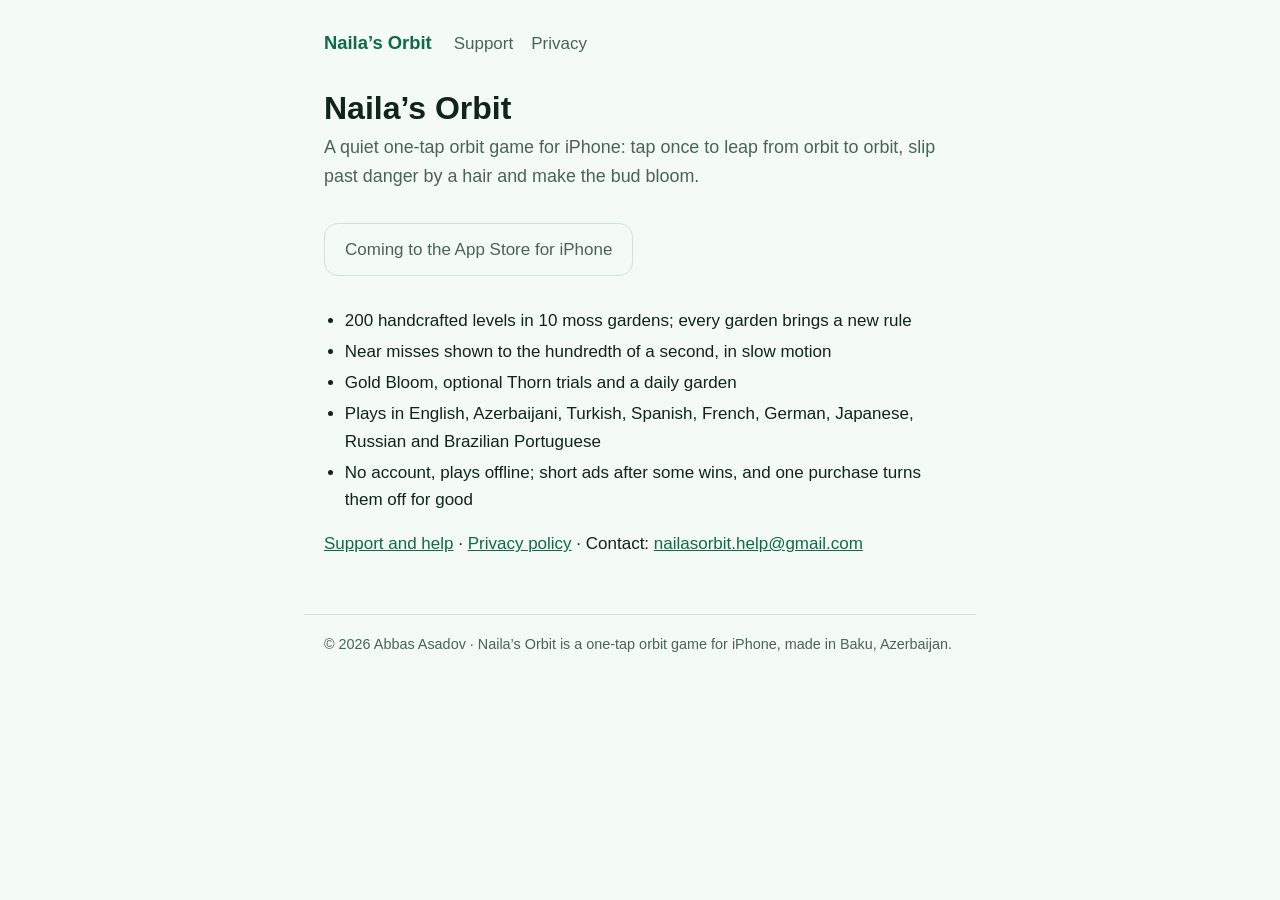
==== index.html @ 85c35d9e "Add files via upload" ====
<!doctype html>
<html lang="en">
<head>
<meta charset="utf-8">
<meta name="viewport" content="width=device-width, initial-scale=1">
<meta name="color-scheme" content="dark light">
<title>Naila’s Orbit</title>
<meta name="description" content="A quiet one-tap orbit game for iPhone: 200 handcrafted levels in 10 moss gardens.">
<link rel="canonical" href="https://abbasasadov1-coder.github.io/">
<link rel="stylesheet" href="style.css">
</head>
<body>
<header>
<a class="brand" href="./">Naila’s Orbit</a>
<nav aria-label="Pages"><a href="support/">Support</a><a href="privacy/">Privacy</a></nav>
</header>
<main>
<h1>Naila’s Orbit</h1>
<p class="lead">A quiet one-tap orbit game for iPhone: tap once to leap from orbit to orbit, slip past danger by a hair and make the bud bloom.</p>
<span class="soon">Coming to the App Store for iPhone</span>
<ul>
<li>200 handcrafted levels in 10 moss gardens; every garden brings a new rule</li>
<li>Near misses shown to the hundredth of a second, in slow motion</li>
<li>Gold Bloom, optional Thorn trials and a daily garden</li>
<li>Plays in English, Azerbaijani, Turkish, Spanish, French, German, Japanese, Russian and Brazilian Portuguese</li>
<li>No account, plays offline; short ads after some wins, and one purchase turns them off for good</li>
</ul>
<p><a href="support/">Support and help</a> · <a href="privacy/">Privacy policy</a> · Contact: <a href="mailto:nailasorbit.help@gmail.com">nailasorbit.help@gmail.com</a></p>
</main>
<footer>© 2026 Abbas Asadov · Naila’s Orbit is a one-tap orbit game for iPhone, made in Baku, Azerbaijan.</footer>
</body>
</html>
---- style.css ----
:root { color-scheme: dark light; --bg: #0b1514; --card: #12201e; --text: #eff8f1; --muted: #a7bbb1;
  --mint: #8cffc2; --line: #24403a; --warn: #ffe27a; --warn-text: #2b2200; }
@media (prefers-color-scheme: light) {
  :root { --bg: #f4faf6; --card: #ffffff; --text: #10241c; --muted: #4a625a; --mint: #0d6b45; --line: #cfe3d8; }
}
* { box-sizing: border-box; }
body { margin: 0; background: var(--bg); color: var(--text); line-height: 1.6;
  font: 17px/1.6 ui-rounded, -apple-system, BlinkMacSystemFont, "Segoe UI", Roboto, sans-serif; }
header, main, footer { max-width: 42rem; margin: 0 auto; padding: 0 20px; }
header { padding-top: 28px; display: flex; flex-wrap: wrap; gap: 8px 22px; align-items: baseline; }
header a.brand { font-weight: 800; font-size: 1.15rem; color: var(--mint); text-decoration: none; }
nav a { margin-right: 18px; color: var(--muted); text-decoration: none; }
nav a:hover, nav a:focus { color: var(--text); text-decoration: underline; }
main { padding-top: 12px; padding-bottom: 40px; }
h1 { font-size: 2rem; line-height: 1.2; margin: 1.2rem 0 0.4rem; }
h2 { font-size: 1.3rem; margin: 2rem 0 0.2rem; color: var(--mint); }
h3 { font-size: 1.08rem; margin: 1.4rem 0 0; }
a { color: var(--mint); }
ul { padding-left: 1.3rem; } li { margin: 0.25rem 0; }
code { background: var(--card); border: 1px solid var(--line); border-radius: 6px; padding: 0 5px; font-size: 0.92em; }
footer { padding-bottom: 40px; color: var(--muted); font-size: 0.9rem; border-top: 1px solid var(--line);
  padding-top: 18px; max-width: 42rem; }
.lead { font-size: 1.12rem; color: var(--muted); margin-top: 0; }
.cta { display: inline-block; margin: 14px 0; padding: 12px 20px; border-radius: 14px; background: var(--mint);
  color: #06201a; font-weight: 800; text-decoration: none; }
.soon { display: inline-block; margin: 14px 0; padding: 12px 20px; border-radius: 14px; border: 1px solid var(--line);
  color: var(--muted); }
mark.todo { background: var(--warn); color: var(--warn-text); padding: 0 4px; border-radius: 4px; font-weight: 700; }
.draft { background: var(--warn); color: var(--warn-text); text-align: center; padding: 8px 12px; font-weight: 700; }
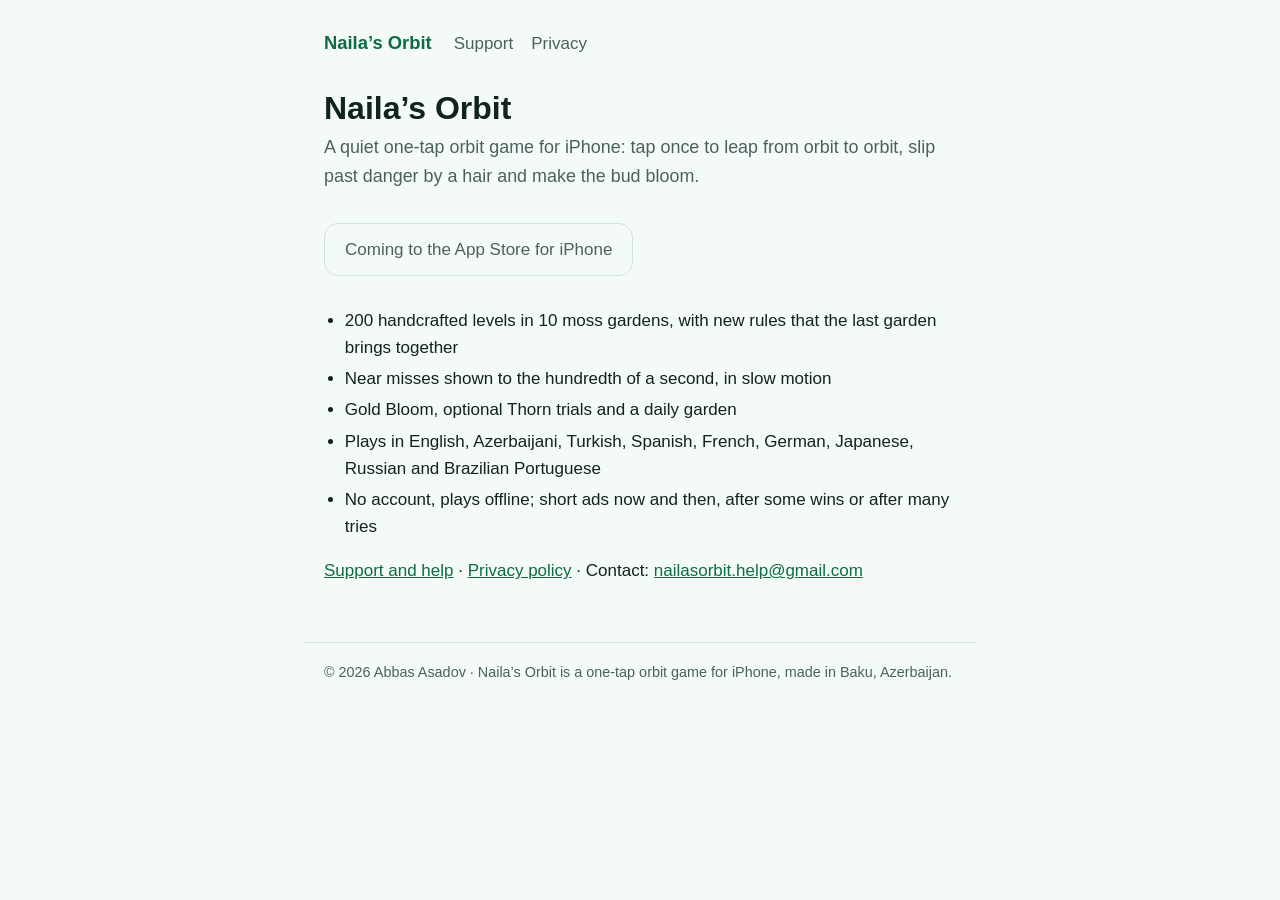
==== commit e4f25c04: "Home page: the game's current ad wording, no purchase promised" ====
--- a/index.html
+++ b/index.html
@@ -19,11 +19,11 @@
 <p class="lead">A quiet one-tap orbit game for iPhone: tap once to leap from orbit to orbit, slip past danger by a hair and make the bud bloom.</p>
 <span class="soon">Coming to the App Store for iPhone</span>
 <ul>
-<li>200 handcrafted levels in 10 moss gardens; every garden brings a new rule</li>
+<li>200 handcrafted levels in 10 moss gardens, with new rules that the last garden brings together</li>
 <li>Near misses shown to the hundredth of a second, in slow motion</li>
 <li>Gold Bloom, optional Thorn trials and a daily garden</li>
 <li>Plays in English, Azerbaijani, Turkish, Spanish, French, German, Japanese, Russian and Brazilian Portuguese</li>
-<li>No account, plays offline; short ads after some wins, and one purchase turns them off for good</li>
+<li>No account, plays offline; short ads now and then, after some wins or after many tries</li>
 </ul>
 <p><a href="support/">Support and help</a> · <a href="privacy/">Privacy policy</a> · Contact: <a href="mailto:nailasorbit.help@gmail.com">nailasorbit.help@gmail.com</a></p>
 </main>
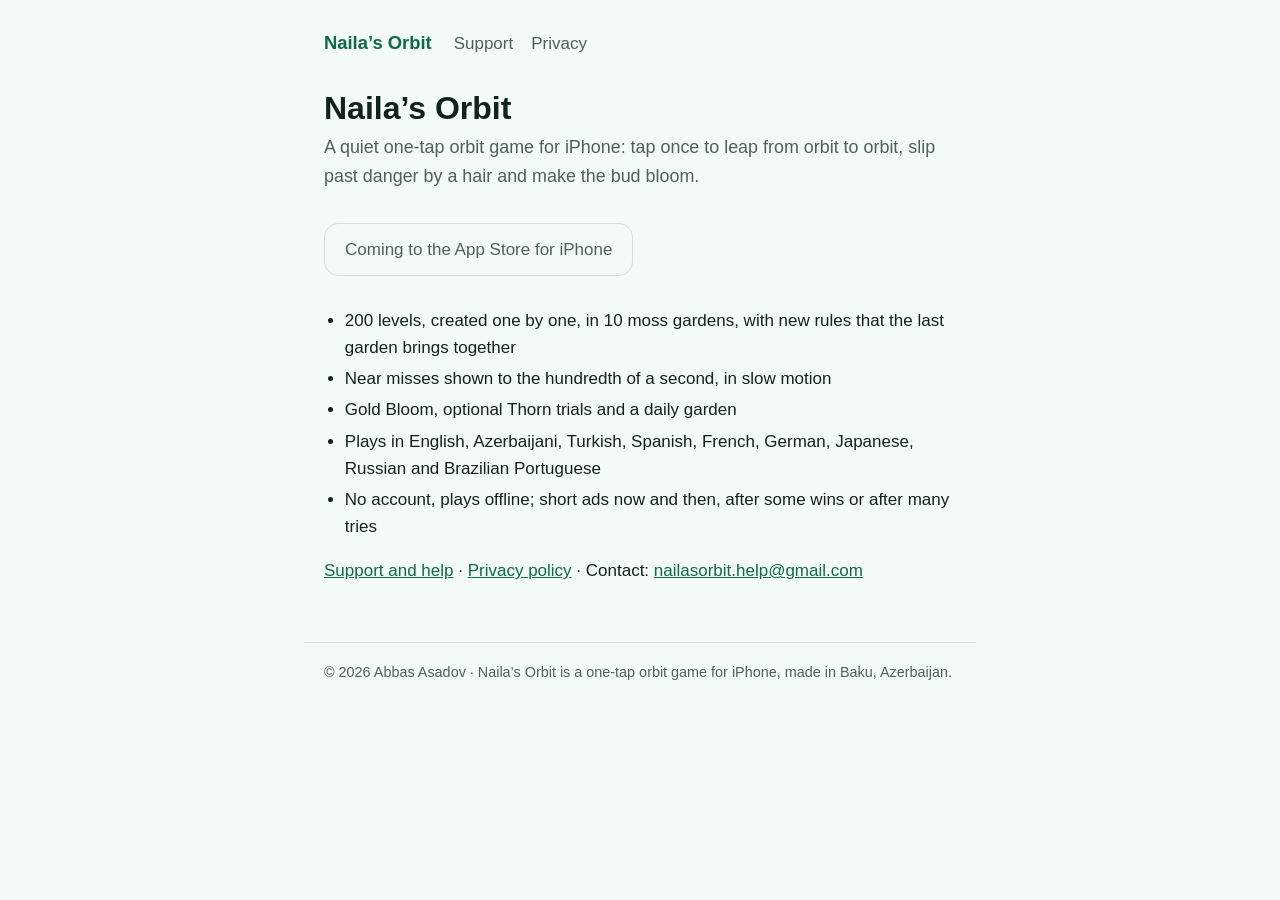
==== commit 0b810d0e: "Home: levels are created one by one Co-Authored-By: Claude Opus 5.5 <noreply@anthropic.com>" ====
--- a/index.html
+++ b/index.html
@@ -5,7 +5,7 @@
 <meta name="viewport" content="width=device-width, initial-scale=1">
 <meta name="color-scheme" content="dark light">
 <title>Naila’s Orbit</title>
-<meta name="description" content="A quiet one-tap orbit game for iPhone: 200 handcrafted levels in 10 moss gardens.">
+<meta name="description" content="A quiet one-tap orbit game for iPhone: 200 levels, created one by one, in 10 moss gardens.">
 <link rel="canonical" href="https://abbasasadov1-coder.github.io/">
 <link rel="stylesheet" href="style.css">
 </head>
@@ -19,7 +19,7 @@
 <p class="lead">A quiet one-tap orbit game for iPhone: tap once to leap from orbit to orbit, slip past danger by a hair and make the bud bloom.</p>
 <span class="soon">Coming to the App Store for iPhone</span>
 <ul>
-<li>200 handcrafted levels in 10 moss gardens, with new rules that the last garden brings together</li>
+<li>200 levels, created one by one, in 10 moss gardens, with new rules that the last garden brings together</li>
 <li>Near misses shown to the hundredth of a second, in slow motion</li>
 <li>Gold Bloom, optional Thorn trials and a daily garden</li>
 <li>Plays in English, Azerbaijani, Turkish, Spanish, French, German, Japanese, Russian and Brazilian Portuguese</li>
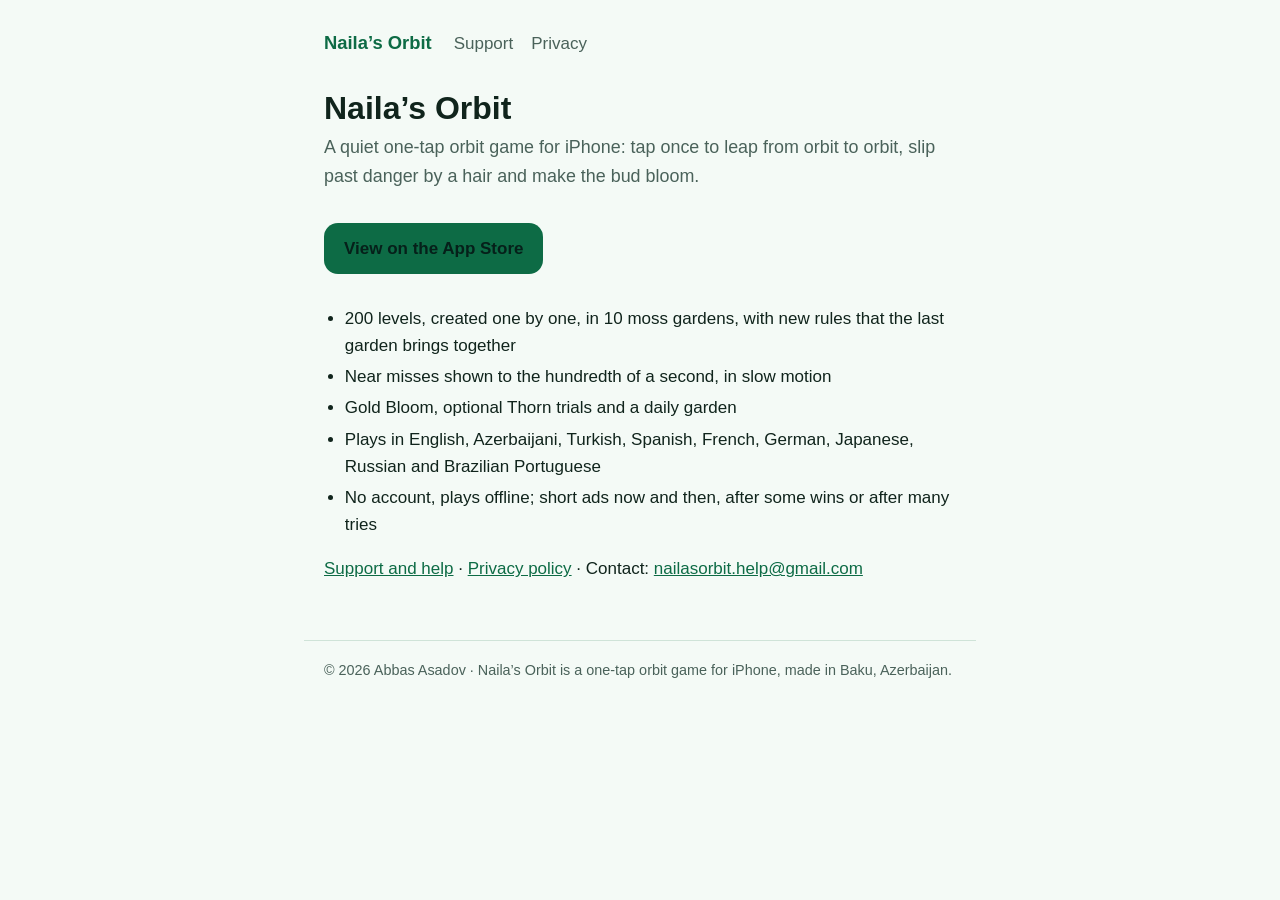
==== commit 7a951b7d: "Home: View on the App Store (live since 21 November)" ====
--- a/index.html
+++ b/index.html
@@ -17,7 +17,7 @@
 <main>
 <h1>Naila’s Orbit</h1>
 <p class="lead">A quiet one-tap orbit game for iPhone: tap once to leap from orbit to orbit, slip past danger by a hair and make the bud bloom.</p>
-<span class="soon">Coming to the App Store for iPhone</span>
+<a class="cta" href="https://apps.apple.com/app/nailas-orbit/id6824633136">View on the App Store</a>
 <ul>
 <li>200 levels, created one by one, in 10 moss gardens, with new rules that the last garden brings together</li>
 <li>Near misses shown to the hundredth of a second, in slow motion</li>
